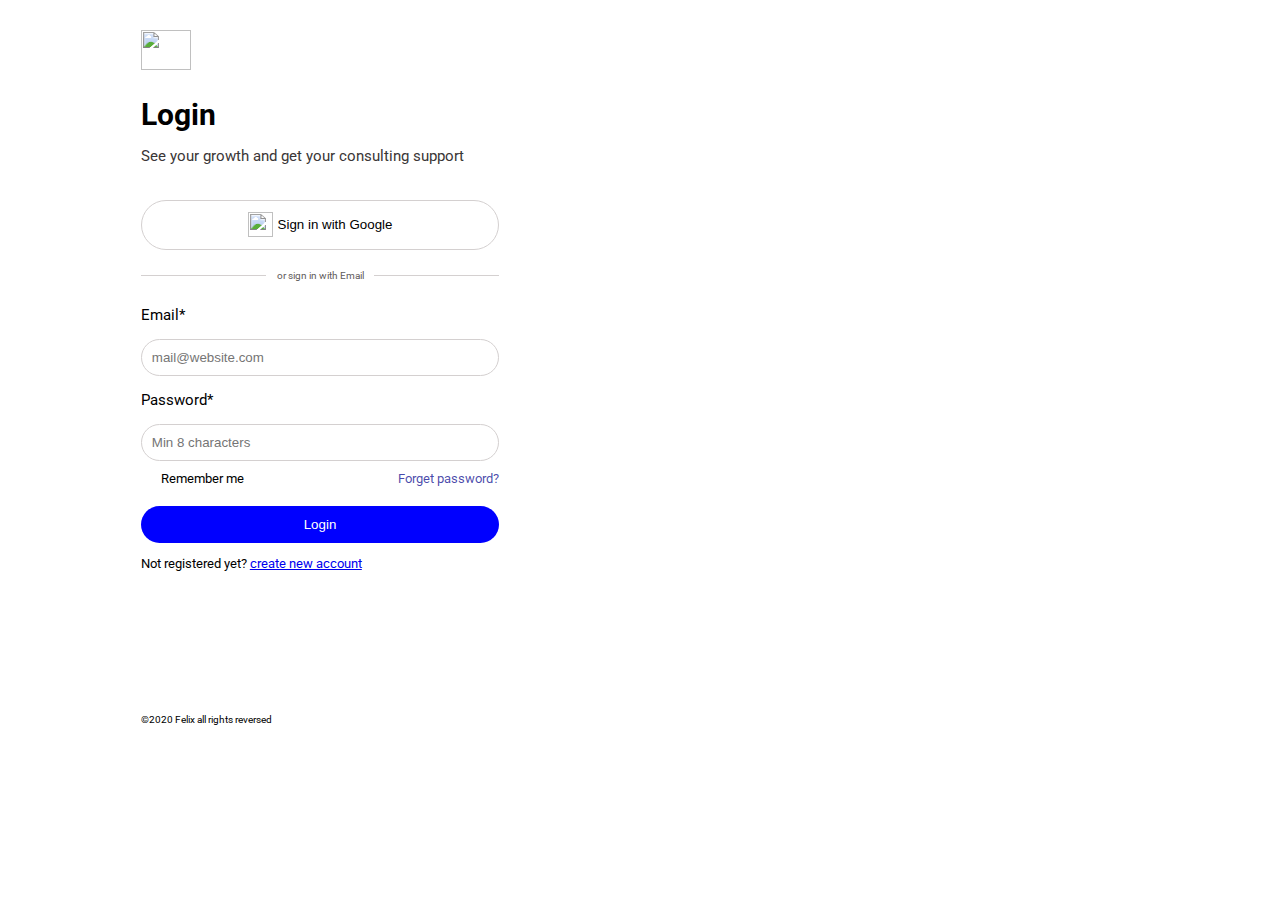
==== index.html @ ba7aa199 "done" ====
<!DOCTYPE html>
<html lang="en">
  <head>
    <link rel="stylesheet" href="./css/index.css" />
    <meta name="viewport" content="width=device-width, initial-scale=1.0" />
    <title>log-in page</title>
    <link rel="preconnect" href="https://fonts.googleapis.com" />
    <link rel="preconnect" href="https://fonts.gstatic.com" crossorigin />
    <link
      href="https://fonts.googleapis.com/css2?family=Roboto:ital,wght@0,100;0,400;1,300&display=swap"
      rel="stylesheet"
    />
  </head>
  <body>
    <div class="main-container">
      <div class="log-in-page">
        <div>
          <img
            class="thunder-icon"
            src="https://cdn0.iconfinder.com/data/icons/tiny-basic-blue/64/basic-26-512.png"
          />
        </div>
        <div class="log-in">Login</div>
        <p class="text">See your growth and get your consulting support</p>
        <button class="signin-with-google">
          <img
            class="google-icon"
            src="https://cdn3.iconfinder.com/data/icons/logos-brands-3/24/logo_brand_brands_logos_google-512.png"
          />
          <p>Sign in with Google</p>
        </button>
        <div class="header">
          <div class="line"></div>
          <p class="inner-text">or sign in with Email</p>
          <div class="line"></div>
        </div>
        <p class="email">Email*</p>
        <input
          type="email"
          class="mail"
          placeholder="mail@website.com"
          required
        />
        <p class="email">Password*</p>
        <input
          type="password"
          class="mail"
          placeholder="Min 8 characters"
          required
        />
        <div class="main-content">
            <div class="remember">
                <img class="tick" src="https://cdn2.iconfinder.com/data/icons/email-ui-5/32/select-512.png">
                <div class="remember-me">Remember me</div>
            </div>
            <div class="forget-password">Forget password?</div>
        </div>
        <button class="login-btn">Login</button>
        <p class="create">
            Not registered yet?
            <a class="new-account" href="./signup.html">create new account</a>
        </p>
        <div class="index"> ©2020 Felix all rights reversed</div>
        </div>
      </div>
    </div>
  </body>
</html>
---- css/index.css ----
*{
    box-sizing: border-box;
}

@media (max-width:600px) {
    html{
        font-size: 53% !important;
    }
}

@media (max-width:1160px) {
    .log-in-page{
        width: 100% !important;
    }
}

html{
    font-size: 62.5%;
    font-family: 'Roboto', sans-serif;
}

body {
    margin: 0%;
}

.main-container{
    width: 100%;
}

.log-in-page{
    width: 50%;
    display: flex;
    padding-top: 30px;
    padding-left: 11%;
    padding-right: 11%;
    display: flex;
    flex-direction: column;
}

.thunder-icon{
    width: 5rem;
    height: 4rem;

}

.log-in{
    font-size: 3rem;
    font-weight: bolder;
    font-family: -apple-system, BlinkMacSystemFont, 'Segoe UI', Roboto, Oxygen, Ubuntu, Cantarell, 'Open Sans', 'Helvetica Neue', sans-serif;
    padding-top: 2.50rem;
}

.text{
    font-size:1.5rem;
    color: rgb(58, 54, 54);
    padding-bottom: 2rem;
}

.signin-with-google{
    padding: 3px;
    border: 1px solid rgb(212, 208, 208);
    align-items: center;
    display: flex;
    justify-content: center;
    border-radius: 30px;
    background-color: white;
    cursor: pointer;
}

.google-icon{
    width: 2.5rem;
    height: 2.5rem;
}

.signin-with-google p{
   padding-left: 0.50rem;
}

.header{
    display: flex;
    justify-content: space-between;
    align-items: center;
    width: 100%;
    padding-top: 10px;
}

.line{
    background-color: rgb(212, 208, 208);
    width: 35%;
    height: 1px;
}

.inner-text{
    font-size: 1em;
    color: rgb(95, 92, 92);
}

.email{
    font-size: 1.5rem;
}

.mail{
    padding: 10px;
    border: 1px solid rgb(212, 208, 208);
    border-radius: 20px;
}

.main-content{
    display: flex;
    justify-content: space-between;
    align-items: center;
    padding-top: 10px;
    padding-bottom: 20px;
}

.remember{
    display: flex;
    align-items: center;
}

.tick{
    width: 1.5rem;
    height: 1.5rem;
}

.remember-me{
    font-size: 1.3rem;
    padding-left: 5px;
}

.forget-password{
    font-size: 1.3rem;
    color: rgba(13, 13, 145, 0.76);
    cursor: pointer;
}

.login-btn{
    padding: 10px;
    border: 1px solid rgba(2, 2, 255, 0.486);
    border-radius: 20px;
    background-color: blue;
    color: white;
}

.create{
    font-size: 1.3rem;
}

.index{
    padding-top: 130px;
}
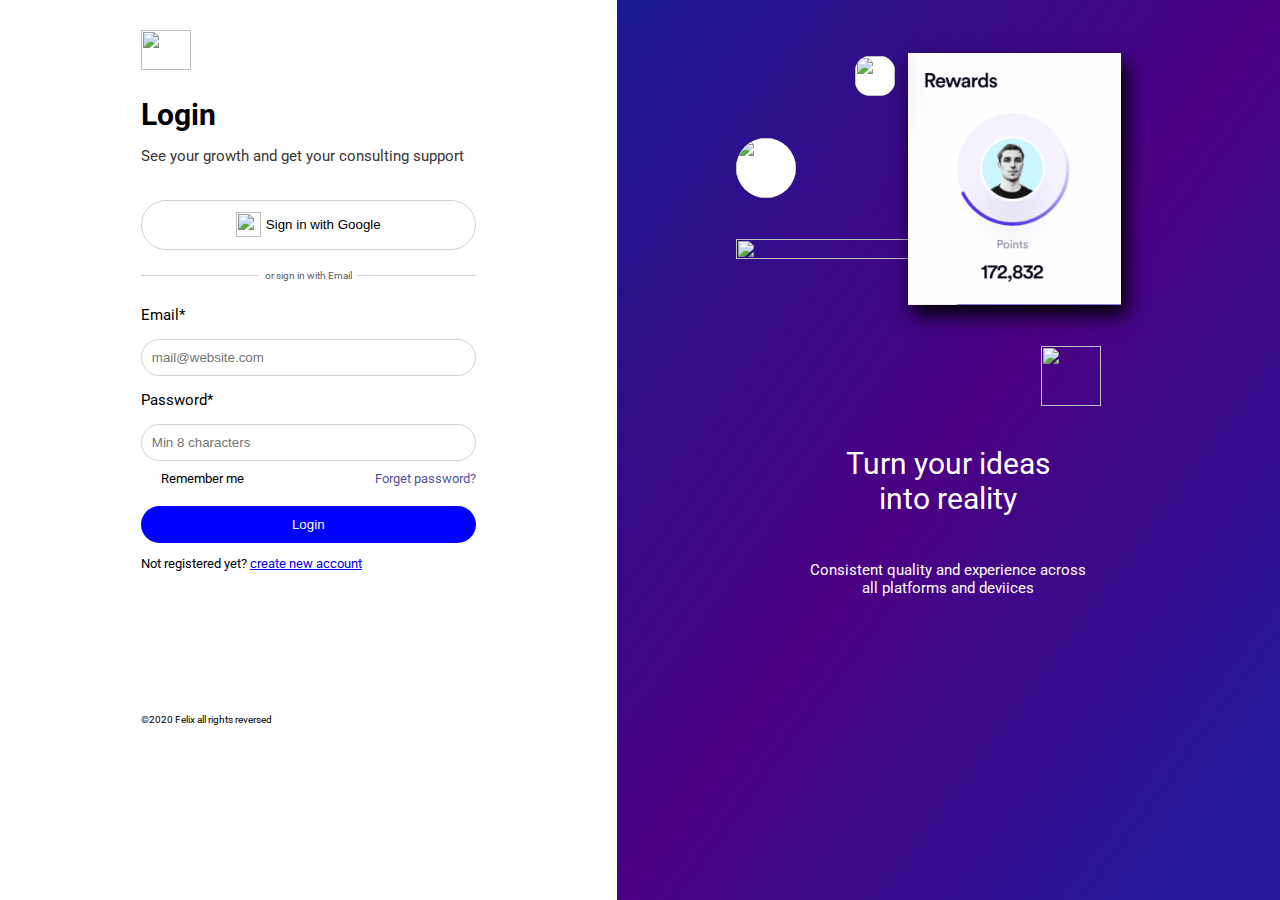
==== commit 83225615: "done" ====
--- a/index.html
+++ b/index.html
@@ -61,6 +61,33 @@
             <a class="new-account" href="./signup.html">create new account</a>
         </p>
         <div class="index"> ©2020 Felix all rights reversed</div>
+      </div>
+      <div id="grad1" class="ideas">
+        <div class="interface">
+          <div class="left-side">
+            <div class="insta">
+              <img class="instagram" src="https://cdn2.iconfinder.com/data/icons/social-media-2285/512/1_Instagram_colored_svg_1-512.png">
+            </div>
+            <div class="twitter-logo">
+              <img class="twitter" src="https://cdn4.iconfinder.com/data/icons/logos-and-brands/512/345_Twitter_logo-512.png">
+            </div>
+            <div class="image-container">
+              <img class="image" src="https://marketsmith.investors.com/stock-market/stock-market-historical-data/Image.axd?name=nasdaq.png" width="460" height="340">
+            </div>
+          </div>
+          <div class="right-side">
+            <div class="person-image">
+              <img class="img" src="image/Screenshot 2021-10-06 at 3.20.04 PM.png" width="250" height="300">
+            </div>
+            <div class="messenger">
+              <img class="messenger-logo" src="https://cdn4.iconfinder.com/data/icons/social-media-2285/1024/logo-512.png">
+            </div>
+          </div>
+          
+        </div>
+        <div class="details">
+          <p class="heading">Turn your ideas<br>into reality</p>
+          <p class="paragraph">Consistent quality and experience across<br>all platforms and deviices</p>
         </div>
       </div>
     </div>
--- a/css/index.css
+++ b/css/index.css
@@ -4,7 +4,10 @@
 
 @media (max-width:600px) {
     html{
-        font-size: 53% !important;
+        font-size: 43% !important;
+    }
+    #grad1{
+        min-height: 60vh !important;
     }
 }
 
@@ -12,6 +15,12 @@
     .log-in-page{
         width: 100% !important;
     }
+    .main-container{
+        flex-direction: column !important;
+    }
+    .ideas{
+        min-width: 100%;
+    }
 }
 
 html{
@@ -25,6 +34,7 @@
 
 .main-container{
     width: 100%;
+    display: flex;
 }
 
 .log-in-page{
@@ -148,4 +158,102 @@
 
 .index{
     padding-top: 130px;
+}
+
+.ideas{
+    min-width: 50%;
+}
+
+#grad1{
+    min-height: 100vh;
+    background-color: rgba(15, 15, 238, 0.822);
+    background-image: linear-gradient(to left top, rgba(30, 10, 117, 0.705) 10%,indigo 50%,rgba(8, 8, 92, 0.644));
+}
+
+.interface{
+    display: flex;
+    min-width: 100%;
+}
+
+.left-side{
+    width: 60%;
+}
+
+
+.insta{
+     padding-top: 14%;
+     padding-left: 60%;
+}
+
+.instagram{
+    width: 4rem;
+    height: 4rem;
+    background-color: white;
+    border-radius: 15px;
+}
+
+.twitter-logo{
+    padding-top: 10%;
+    padding-left: 30%;
+}
+
+.twitter{
+    width: 6rem;
+    height: 6rem;
+    background-color: white;
+    border-radius: 30px;
+}
+
+.image-container{
+    width: 90%;
+    padding-left: 30%;
+    padding-top: 10%;
+ }
+
+.image{
+    max-width: 100%;
+    height: auto;
+}
+
+.right-side{
+    width: 40%;
+}
+
+.person-image{
+   width: 80%;
+   padding-top: 20%;
+   margin-left: -40%;
+}
+
+.img{
+    max-width: 100%;
+    height: auto;
+    box-shadow: 5px 10px 18px black; 
+}
+
+.messenger{
+    padding-top: 15%;
+    padding-left: 10%;
+}
+
+.messenger-logo{
+    width: 6rem;
+    height: 6rem;
+}
+
+.details{
+    width: 100%;
+    display: flex;
+    flex-direction: column;
+    text-align: center;
+}
+
+.heading{
+    color: white;
+    font-size: 3rem;
+}
+
+.paragraph{
+    color: white;
+    font-size: 1.5rem;
 }